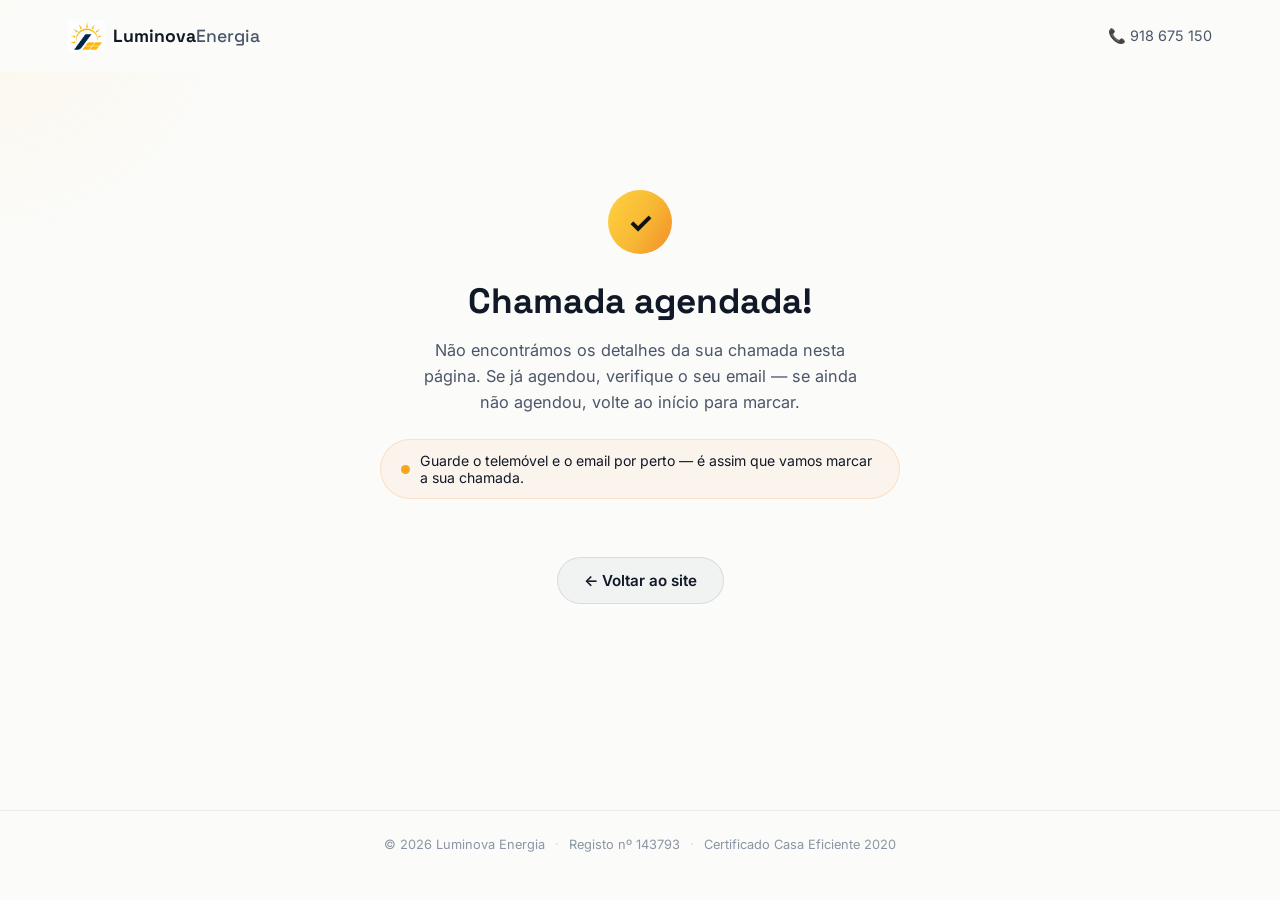
==== obrigado.html @ bd2db020 "Redirect to a dedicated obrigado.html page after booking instead of an in-page swap Gives the lead a" ====
<!DOCTYPE html>
<html lang="pt">
<head>
<meta charset="UTF-8">
<meta name="viewport" content="width=device-width, initial-scale=1.0">
<title>Chamada Agendada | Luminova Energia</title>
<meta name="robots" content="noindex">
<link rel="icon" href="data:image/svg+xml,<svg xmlns=%22http://www.w3.org/2000/svg%22 viewBox=%220 0 100 100%22><text y=%22.9em%22 font-size=%2290%22>☀️</text></svg>">
<link rel="preconnect" href="https://fonts.googleapis.com">
<link rel="preconnect" href="https://fonts.gstatic.com" crossorigin>
<link href="https://fonts.googleapis.com/css2?family=Space+Grotesk:wght@400;500;600;700&family=Inter:wght@400;500;600;700;800&display=swap" rel="stylesheet">
<link rel="stylesheet" href="styles.css">
</head>
<body>

<div class="grain"></div>
<div class="cursor-glow" id="cursorGlow"></div>

<header class="quiz-header">
  <div class="container quiz-header-inner">
    <span class="logo">
      <img src="assets/logo-mark.png" alt="Luminova Energia" class="logo-mark-img">
      <span class="logo-text">Luminova<em>Energia</em></span>
    </span>
    <a href="tel:+351918675150" class="quiz-header-phone">📞 918 675 150</a>
  </div>
</header>

<section class="quiz-section">
  <div class="container quiz-container">

    <div class="quiz-success" id="quizSuccess">
      <div class="quiz-success-icon">✓</div>
      <h2>Chamada agendada!</h2>
      <p id="successMessage">A confirmar os detalhes...</p>

      <div class="quiz-next-steps" id="nextSteps">
        <h3>O que acontece a seguir</h3>
        <ol>
          <li><strong>Agora:</strong> Enviámos um convite por email (com o link do Google Meet) para o horário que escolheu.</li>
          <li><strong>Antes da chamada:</strong> Vai receber alguns emails nossos com informação útil para chegar mais preparado(a) — não é spam.</li>
          <li><strong>Na chamada:</strong> Um elemento da nossa equipa avalia o seu caso e esclarece dúvidas. Se fizer sentido avançar, marcamos também a visita técnica gratuita ao local.</li>
        </ol>
      </div>

      <p class="quiz-spam-note" id="spamNote" style="display:none;">📩 Não encontra o email? Verifique a pasta de <strong>Spam / Não Solicitado</strong> — o convite chega em nome de <strong>Luminova Energia</strong>.</p>
      <div class="quiz-cal-actions" id="calActions" style="display:none;"></div>

      <div class="quiz-urgency" style="margin-top:24px;">
        <span class="pulse-dot"></span>
        Guarde o telemóvel e o email por perto — é assim que vamos marcar a sua chamada.
      </div>

      <a href="https://hyperscaleh.github.io/luminova-energia/" class="btn btn-ghost" style="margin-top:28px;" id="backHome">← Voltar ao site</a>
    </div>

  </div>
</section>

<footer class="quiz-footer">
  <div class="container quiz-footer-inner">
    <span>© <span id="year"></span> Luminova Energia</span>
    <span class="quiz-footer-sep">·</span>
    <span>Registo nº 143793</span>
    <span class="quiz-footer-sep">·</span>
    <span>Certificado Casa Eficiente 2020</span>
  </div>
</footer>

<script src="obrigado.js"></script>
</body>
</html>
---- styles.css ----
/* ---------- Tokens ---------- */
:root{
  --bg:#fbfbfa;
  --bg-soft:#f4f5f6;
  --surface:#ffffff;
  --surface-2:#eef0f2;
  --border:rgba(10,20,40,.10);
  --border-soft:rgba(10,20,40,.06);
  --text:#101826;
  --text-dim:#4a5568;
  --text-faint:#8a94a3;
  --accent:#f5a623;
  --accent-2:#1f9d5c;
  --accent-grad: linear-gradient(120deg,#ffd23f,#f7b733 55%,#f28c28);
  --navy:#0b1e3a;
  --navy-2:#12294a;
  --radius:20px;
  --radius-sm:12px;
  --ease:cubic-bezier(.16,1,.3,1);
  --maxw:1200px;
}

*,*::before,*::after{box-sizing:border-box;}
html{scroll-behavior:smooth;overscroll-behavior-y:none;}
body{
  margin:0;
  background:var(--bg);
  color:var(--text);
  font-family:'Inter',-apple-system,BlinkMacSystemFont,sans-serif;
  -webkit-font-smoothing:antialiased;
  overflow-x:hidden;
}
h1,h2,h3,.logo-text{font-family:'Space Grotesk',sans-serif;}
a{color:inherit;text-decoration:none;}
.container{max-width:var(--maxw);margin:0 auto;padding:0 28px;}

/* grain overlay */
.grain{
  position:fixed;inset:0;pointer-events:none;z-index:9998;opacity:.035;mix-blend-mode:overlay;
  background-image:url("data:image/svg+xml,%3Csvg xmlns='http://www.w3.org/2000/svg' width='120' height='120'%3E%3Cfilter id='n'%3E%3CfeTurbulence type='fractalNoise' baseFrequency='0.9' numOctaves='2' stitchTiles='stitch'/%3E%3C/filter%3E%3Crect width='100%25' height='100%25' filter='url(%23n)'/%3E%3C/svg%3E");
}
.cursor-glow{
  position:fixed;top:0;left:0;width:500px;height:500px;border-radius:50%;
  background:radial-gradient(circle,rgba(255,210,63,.08),transparent 70%);
  pointer-events:none;z-index:1;transform:translate(-50%,-50%);
  transition:opacity .3s;will-change:transform;
}

/* ---------- Buttons ---------- */
.btn{
  display:inline-flex;align-items:center;justify-content:center;gap:8px;
  padding:13px 26px;border-radius:100px;font-weight:600;font-size:.95rem;
  border:1px solid transparent;cursor:pointer;transition:transform .35s var(--ease),box-shadow .35s var(--ease),background .3s;
  white-space:nowrap;
}
.btn-primary{
  background:var(--accent-grad);color:#111;
  box-shadow:0 8px 24px -8px rgba(255,159,77,.5);
}
.btn-primary:hover{transform:translateY(-2px) scale(1.02);box-shadow:0 12px 30px -6px rgba(255,159,77,.65);}
.btn-ghost{background:rgba(11,30,58,.04);border-color:var(--border);color:var(--text);}
.btn-ghost:hover{background:rgba(11,30,58,.08);transform:translateY(-2px);}
.btn-lg{padding:16px 32px;font-size:1rem;}
.btn.full{width:100%;}

/* ---------- Minimal header (logo + phone only — no nav, nothing to click away to) ---------- */
.quiz-header{position:fixed;top:0;left:0;right:0;z-index:1000;padding:20px 0;background:rgba(251,251,250,.9);backdrop-filter:blur(10px);}
.quiz-header-inner{display:flex;align-items:center;justify-content:space-between;gap:12px;flex-wrap:wrap;}
.logo{display:flex;align-items:center;gap:8px;font-weight:700;font-size:1.1rem;}
.logo-mark{
  display:inline-flex;align-items:center;justify-content:center;width:32px;height:32px;border-radius:50%;
  background:var(--accent-grad);color:#111;font-size:1rem;
}
.logo-mark-img{height:32px;width:auto;display:block;}
.logo-text em{font-style:normal;color:var(--text-dim);font-weight:500;}
.quiz-header-phone{font-size:.9rem;color:var(--text-dim);transition:color .25s;}
.quiz-header-phone:hover{color:var(--accent);}

/* ---------- Eyebrow / pulse dot ---------- */
.eyebrow{
  display:inline-flex;align-items:center;gap:8px;font-size:.85rem;color:var(--text-dim);
  padding:7px 16px;border:1px solid var(--border);border-radius:100px;background:rgba(11,30,58,.03);
  margin-bottom:26px;
}
.eyebrow.center{display:flex;width:fit-content;margin-left:auto;margin-right:auto;}
.dot{width:7px;height:7px;border-radius:50%;background:var(--accent);box-shadow:0 0 10px var(--accent);}

/* ---------- Reveal ---------- */
.reveal-up{opacity:0;transform:translateY(28px);transition:opacity .8s var(--ease),transform .8s var(--ease);}
.reveal-up.in{opacity:1;transform:translateY(0);}

/* ---------- Quiz ---------- */
.quiz-section{padding:150px 0 100px;min-height:90vh;}
.quiz-container{max-width:640px;}

.quiz-title{font-size:clamp(1.8rem,4vw,2.6rem);font-weight:700;letter-spacing:-.015em;text-align:center;margin:18px 0 16px;line-height:1.2;}
.quiz-sub{color:var(--text-dim);text-align:center;font-size:1.05rem;line-height:1.6;max-width:520px;margin:0 auto 26px;}
.quiz-intro{text-align:center;}

.quiz-spam-note{
  background:rgba(245,166,35,.08);border:1px solid rgba(245,166,35,.3);border-radius:12px;
  padding:14px 18px;font-size:.88rem;color:var(--text);max-width:480px;margin:0 auto 20px;line-height:1.5;
}
.quiz-cal-actions{display:flex;gap:12px;justify-content:center;flex-wrap:wrap;margin:0 auto 20px;}

.quiz-urgency{
  display:flex;align-items:center;gap:10px;justify-content:center;text-align:left;
  background:rgba(255,159,77,.08);border:1px solid rgba(255,159,77,.25);border-radius:100px;
  padding:12px 20px;font-size:.88rem;color:var(--text);max-width:520px;margin:0 auto 30px;
}
.pulse-dot{
  flex:none;width:9px;height:9px;border-radius:50%;background:var(--accent);
  box-shadow:0 0 0 0 rgba(255,210,63,.6);animation:pulseDot 1.8s infinite;
}
@keyframes pulseDot{
  0%{box-shadow:0 0 0 0 rgba(255,210,63,.6);}
  70%{box-shadow:0 0 0 10px rgba(255,210,63,0);}
  100%{box-shadow:0 0 0 0 rgba(255,210,63,0);}
}
.quiz-trust{display:flex;gap:18px;justify-content:center;flex-wrap:wrap;margin-top:26px;color:var(--text-faint);font-size:.85rem;}

.quiz-progress{margin-bottom:36px;}
.quiz-progress-bar{width:100%;height:6px;border-radius:100px;background:var(--surface-2);overflow:hidden;}
.quiz-progress-fill{height:100%;background:var(--accent-grad);border-radius:100px;width:12.5%;transition:width .5s var(--ease);}
.quiz-progress-label{text-align:right;font-size:.8rem;color:var(--text-faint);margin-top:8px;}

.quiz-step{display:none;animation:quizFadeIn .4s var(--ease);}
.quiz-step.active{display:block;}
@keyframes quizFadeIn{from{opacity:0;transform:translateY(12px);}to{opacity:1;transform:translateY(0);}}
.quiz-step h2{font-size:clamp(1.3rem,2.6vw,1.7rem);margin:0 0 8px;line-height:1.3;}
.quiz-step-sub{color:var(--text-dim);font-size:.92rem;margin:0 0 28px;}

.quiz-options{display:grid;grid-template-columns:1fr 1fr;gap:14px;margin-bottom:10px;}
.quiz-options-list{grid-template-columns:1fr;}
.quiz-option{
  display:flex;align-items:center;gap:12px;text-align:left;
  background:var(--surface);border:1px solid var(--border);border-radius:var(--radius-sm);
  padding:16px 18px;color:var(--text);font-family:inherit;font-size:.95rem;font-weight:500;cursor:pointer;
  transition:border-color .25s,transform .2s,background .25s;
}
.quiz-option:hover{border-color:rgba(255,210,63,.35);transform:translateY(-2px);}
.quiz-option.selected{border-color:var(--accent);background:rgba(255,210,63,.08);}
.quiz-option-disabled,.quiz-option:disabled{opacity:.35;cursor:not-allowed;pointer-events:none;}
.quiz-option-icon{font-size:1.3rem;flex:none;}
.quiz-multi .quiz-option.selected::after{content:"✓";margin-left:auto;color:var(--accent);font-weight:700;}
.quiz-options.shake,.slot-picker.shake{animation:quizShake .4s;}
@keyframes quizShake{0%,100%{transform:translateX(0);}25%{transform:translateX(-6px);}75%{transform:translateX(6px);}}

.quiz-field{margin-bottom:18px;display:flex;flex-direction:column;gap:8px;}
.quiz-field label{font-size:.85rem;color:var(--text-dim);}
.quiz-field input{
  background:var(--surface-2);border:1px solid var(--border);border-radius:10px;padding:14px 16px;
  color:var(--text);font-family:inherit;font-size:1rem;outline:none;transition:border-color .25s;
}
.quiz-field input:focus{border-color:var(--accent);}
.quiz-field textarea{
  background:var(--surface-2);border:1px solid var(--border);border-radius:10px;padding:14px 16px;
  color:var(--text);font-family:inherit;font-size:.95rem;outline:none;transition:border-color .25s;resize:vertical;
}
.quiz-field textarea:focus{border-color:var(--accent);}
.quiz-note-field{margin-top:22px;}
.quiz-note-field label{color:var(--accent);font-weight:600;}

/* ---------- Calendly-style slot picker (step 11) ---------- */
.slot-picker{background:var(--surface);border:1px solid var(--border);border-radius:var(--radius-sm);padding:18px;}
.slot-status{margin:0;padding:20px 0;text-align:center;color:var(--text-dim);font-size:.9rem;}
.slot-status-error{color:var(--accent);}
.link-btn{background:none;border:none;color:var(--accent);text-decoration:underline;font-family:inherit;font-size:inherit;cursor:pointer;padding:0;}
.slot-day-tabs{display:flex;gap:8px;margin-bottom:16px;flex-wrap:wrap;}
.slot-day-tab{
  flex:1;min-width:100px;background:var(--bg-soft);border:1px solid var(--border);border-radius:var(--radius-sm);
  padding:10px 8px;text-align:center;cursor:pointer;transition:.2s;font-family:inherit;
}
.slot-day-tab:hover{border-color:rgba(255,210,63,.4);}
.slot-day-tab.active{border-color:var(--accent);background:rgba(255,210,63,.1);}
.slot-day-tab .slot-day-name{display:block;font-size:.8rem;color:var(--text-dim);font-weight:600;}
.slot-day-tab .slot-day-date{display:block;font-size:.78rem;color:var(--text-faint);margin-top:2px;}
.slot-grid{display:grid;grid-template-columns:repeat(auto-fill,minmax(84px,1fr));gap:8px;max-height:260px;overflow-y:auto;padding:2px;}
.slot-btn{
  background:var(--bg-soft);border:1px solid var(--border);border-radius:10px;padding:10px 6px;
  color:var(--text);font-family:inherit;font-size:.88rem;font-weight:600;cursor:pointer;transition:.2s;
}
.slot-btn:hover{border-color:rgba(255,210,63,.5);transform:translateY(-1px);}
.slot-btn.selected{border-color:var(--accent);background:var(--accent-grad);color:#111;}
.slot-selected{margin:14px 0 0;font-size:.85rem;color:var(--accent-2);font-weight:600;}
.slot-none{grid-column:1/-1;text-align:center;color:var(--text-faint);font-size:.88rem;padding:20px 0;}

/* ---------- Appliance chips (compact multi-select) ---------- */
.quiz-chips{grid-template-columns:repeat(2,1fr);gap:10px;}
.quiz-chip{padding:12px 14px;font-size:.88rem;justify-content:flex-start;}
.quiz-chip.selected{border-color:var(--accent);background:rgba(255,210,63,.08);}
.quiz-chip.selected::after{content:"✓";margin-left:auto;color:var(--accent);font-weight:700;}

/* ---------- Price reveal card ---------- */
.price-reveal{
  text-align:center;background:var(--surface);border:1px solid var(--border);border-radius:var(--radius);
  padding:40px 28px;margin-bottom:26px;
}
.price-tier{
  font-family:'Space Grotesk',sans-serif;font-size:.95rem;font-weight:700;text-transform:uppercase;letter-spacing:.05em;
  color:var(--text-dim);margin-bottom:10px;
}
.price-range{
  font-family:'Space Grotesk',sans-serif;font-weight:700;font-size:clamp(2rem,5vw,2.8rem);
  background:var(--accent-grad);-webkit-background-clip:text;background-clip:text;color:transparent;margin-bottom:18px;
}
.price-explain{color:var(--text);font-size:.98rem;line-height:1.6;max-width:440px;margin:0 auto 14px;}
.price-disclaimer{color:var(--text-faint);font-size:.8rem;line-height:1.5;max-width:420px;margin:0 auto;}

.quiz-nav{margin-top:26px;padding-top:18px;border-top:1px solid var(--border-soft);}
.quiz-back{
  display:inline-flex;align-items:center;gap:6px;background:rgba(11,30,58,.03);border:1px solid var(--border);
  color:var(--text-dim);font-size:.9rem;font-weight:600;cursor:pointer;padding:10px 18px;border-radius:100px;
  transition:border-color .25s,color .25s,background .25s;
}
.quiz-back:hover{color:var(--text);border-color:rgba(255,210,63,.35);background:rgba(11,30,58,.06);}
.quiz-disclaimer{font-size:.78rem;color:var(--text-faint);text-align:center;margin-top:14px;}

.quiz-success{text-align:center;padding:40px 0;}
.quiz-success-icon{
  width:64px;height:64px;border-radius:50%;background:var(--accent-grad);color:#111;font-size:1.8rem;font-weight:700;
  display:flex;align-items:center;justify-content:center;margin:0 auto 24px;
}
.quiz-success h2{font-size:clamp(1.6rem,3vw,2.2rem);margin:0 0 14px;}
.quiz-success p{color:var(--text-dim);font-size:1.02rem;line-height:1.6;max-width:460px;margin:0 auto;}
.quiz-next-steps{
  text-align:left;max-width:520px;margin:32px auto 0;padding:22px 24px;
  background:rgba(11,30,58,.03);border:1px solid var(--border-soft);border-radius:16px;
}
.quiz-next-steps h3{font-size:1rem;margin:0 0 12px;}
.quiz-next-steps ol{margin:0;padding-left:20px;color:var(--text-dim);font-size:.94rem;line-height:1.7;}
.quiz-next-steps li{margin-bottom:6px;}
.quiz-next-steps li:last-child{margin-bottom:0;}

/* ---------- Minimal footer ---------- */
.quiz-footer{border-top:1px solid var(--border-soft);padding:26px 0;}
.quiz-footer-inner{
  display:flex;align-items:center;justify-content:center;gap:10px;flex-wrap:wrap;
  color:var(--text-faint);font-size:.8rem;text-align:center;
}
.quiz-footer-sep{opacity:.4;}

@media (max-width:560px){
  .container{padding:0 18px;}
  .quiz-section{padding:130px 0 70px;}
  .quiz-options{grid-template-columns:1fr;}
  .quiz-chips{grid-template-columns:1fr;}
  .quiz-header-phone{font-size:.8rem;}
  .slot-picker{padding:14px;}
  .slot-day-tab{min-width:0;padding:8px 4px;}
  .slot-day-tab .slot-day-name{font-size:.72rem;}
  .slot-day-tab .slot-day-date{font-size:.68rem;}
  .slot-grid{grid-template-columns:repeat(auto-fill,minmax(68px,1fr));}
  .quiz-title{margin-top:8px;}
}
@media (max-width:380px){
  .container{padding:0 14px;}
  .quiz-header-phone{font-size:.72rem;}
  .logo-text{font-size:.95rem;}
  .slot-day-tabs{gap:6px;}
  .slot-grid{grid-template-columns:repeat(auto-fill,minmax(60px,1fr));gap:6px;}
}

/* Touch devices: a :hover transform shifts the element the instant a finger
   lands on it, which iOS/Android can read as a drag and cancel the tap —
   this is very likely why "Agendar a Minha Chamada" needed a second tap or
   appeared to do nothing on a real phone. Disable hover transforms wherever
   there's no real pointer to hover with. */
@media (hover:none), (pointer:coarse){
  .btn-primary:hover,.btn-ghost:hover,.quiz-option:hover,.slot-btn:hover{transform:none!important;}
}
button,a.btn,.quiz-option,.slot-btn,.slot-day-tab{touch-action:manipulation;}
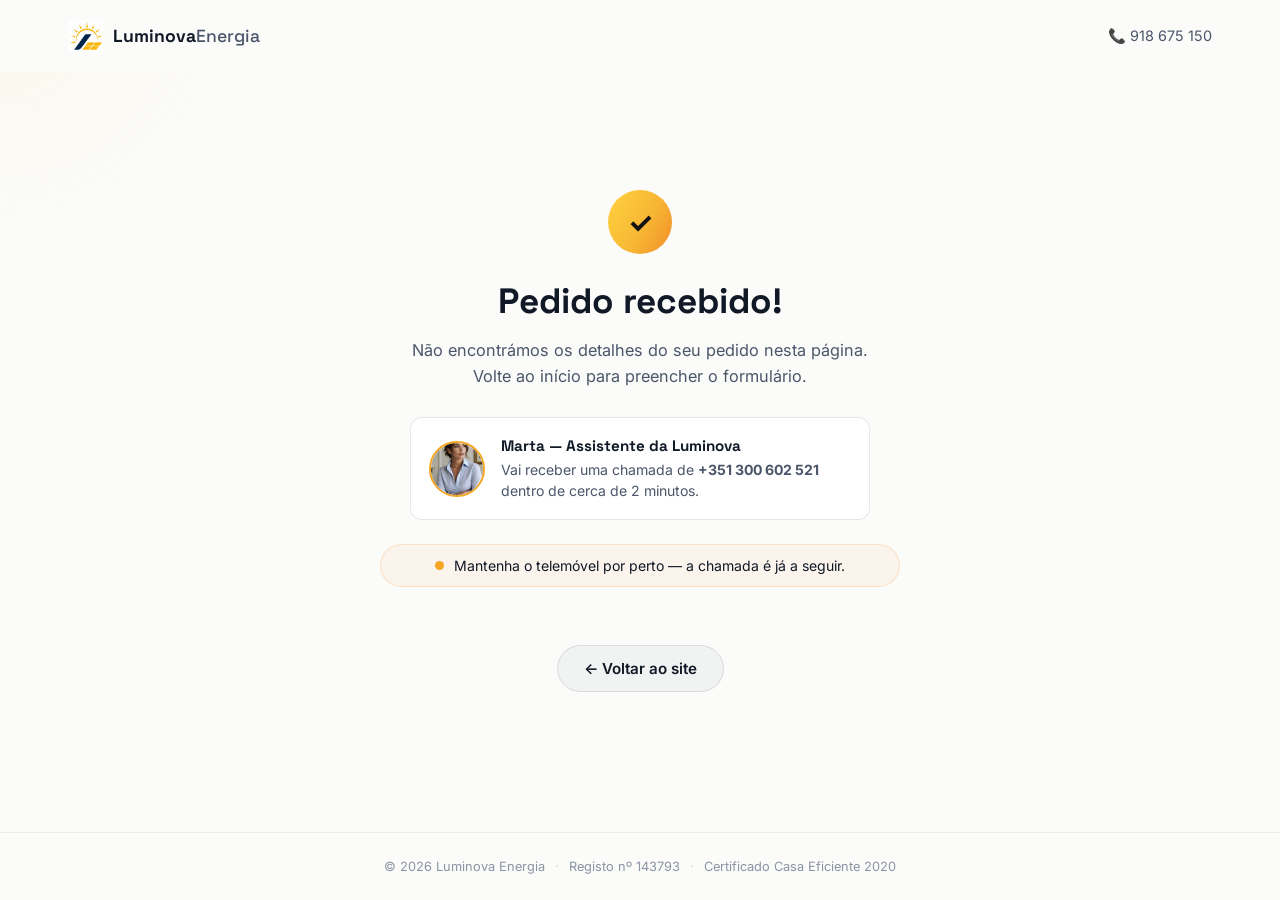
==== commit ef7475fb: "Replace self-serve slot picker with Marta call handoff The quiz used to book a calendar slot directl" ====
--- a/obrigado.html
+++ b/obrigado.html
@@ -3,13 +3,13 @@
 <head>
 <meta charset="UTF-8">
 <meta name="viewport" content="width=device-width, initial-scale=1.0">
-<title>Chamada Agendada | Luminova Energia</title>
+<title>Pedido Recebido | Luminova Energia</title>
 <meta name="robots" content="noindex">
 <link rel="icon" href="data:image/svg+xml,<svg xmlns=%22http://www.w3.org/2000/svg%22 viewBox=%220 0 100 100%22><text y=%22.9em%22 font-size=%2290%22>☀️</text></svg>">
 <link rel="preconnect" href="https://fonts.googleapis.com">
 <link rel="preconnect" href="https://fonts.gstatic.com" crossorigin>
 <link href="https://fonts.googleapis.com/css2?family=Space+Grotesk:wght@400;500;600;700&family=Inter:wght@400;500;600;700;800&display=swap" rel="stylesheet">
-<link rel="stylesheet" href="styles.css">
+<link rel="stylesheet" href="styles.css?v=3">
 </head>
 <body>
 
@@ -31,24 +31,32 @@
 
     <div class="quiz-success" id="quizSuccess">
       <div class="quiz-success-icon">✓</div>
-      <h2>Chamada agendada!</h2>
+      <h2>Pedido recebido!</h2>
       <p id="successMessage">A confirmar os detalhes...</p>
+
+      <div class="marta-call-card" style="max-width:460px;margin:28px auto 0;text-align:left;">
+        <img src="assets/marta.jpg" alt="Marta - Assistente da Luminova" class="marta-call-photo">
+        <div class="marta-call-info">
+          <strong class="marta-call-name">Marta — Assistente da Luminova</strong>
+          <span class="marta-call-desc">Vai receber uma chamada de <strong>+351 300 602 521</strong> dentro de cerca de 2 minutos.</span>
+        </div>
+      </div>
 
       <div class="quiz-next-steps" id="nextSteps">
         <h3>O que acontece a seguir</h3>
         <ol>
-          <li><strong>Agora:</strong> Enviámos um convite por email (com o link do Google Meet) para o horário que escolheu.</li>
-          <li><strong>Antes da chamada:</strong> Vai receber alguns emails nossos com informação útil para chegar mais preparado(a) — não é spam.</li>
-          <li><strong>Na chamada:</strong> Um elemento da nossa equipa avalia o seu caso e esclarece dúvidas. Se fizer sentido avançar, marcamos também a visita técnica gratuita ao local.</li>
+          <li><strong>Dentro de 2 minutos:</strong> A Marta liga-lhe do número acima para perceber melhor o seu pedido.</li>
+          <li><strong>Na chamada:</strong> Ela confirma os detalhes e agenda consigo a chamada de avaliação com a nossa equipa, hoje ou amanhã.</li>
+          <li><strong>Depois de agendado:</strong> Recebe um convite por email com o link da chamada, mais alguns emails úteis antes da hora marcada — não é spam.</li>
         </ol>
       </div>
 
-      <p class="quiz-spam-note" id="spamNote" style="display:none;">📩 Não encontra o email? Verifique a pasta de <strong>Spam / Não Solicitado</strong> — o convite chega em nome de <strong>Luminova Energia</strong>.</p>
+      <p class="quiz-spam-note" id="spamNote" style="display:none;">📩 Não encontra o email? Verifique a pasta de <strong>Spam / Não Solicitado</strong> — chega em nome de <strong>Luminova Energia</strong>.</p>
       <div class="quiz-cal-actions" id="calActions" style="display:none;"></div>
 
       <div class="quiz-urgency" style="margin-top:24px;">
         <span class="pulse-dot"></span>
-        Guarde o telemóvel e o email por perto — é assim que vamos marcar a sua chamada.
+        Mantenha o telemóvel por perto — a chamada é já a seguir.
       </div>
 
       <a href="https://hyperscaleh.github.io/luminova-energia/" class="btn btn-ghost" style="margin-top:28px;" id="backHome">← Voltar ao site</a>
@@ -67,6 +75,6 @@
   </div>
 </footer>
 
-<script src="obrigado.js"></script>
+<script src="obrigado.js?v=4"></script>
 </body>
 </html>
--- a/styles.css
+++ b/styles.css
@@ -161,29 +161,18 @@
 .quiz-note-field{margin-top:22px;}
 .quiz-note-field label{color:var(--accent);font-weight:600;}
 
-/* ---------- Calendly-style slot picker (step 11) ---------- */
-.slot-picker{background:var(--surface);border:1px solid var(--border);border-radius:var(--radius-sm);padding:18px;}
-.slot-status{margin:0;padding:20px 0;text-align:center;color:var(--text-dim);font-size:.9rem;}
-.slot-status-error{color:var(--accent);}
+/* ---------- Marta call card (step 11) ---------- */
 .link-btn{background:none;border:none;color:var(--accent);text-decoration:underline;font-family:inherit;font-size:inherit;cursor:pointer;padding:0;}
-.slot-day-tabs{display:flex;gap:8px;margin-bottom:16px;flex-wrap:wrap;}
-.slot-day-tab{
-  flex:1;min-width:100px;background:var(--bg-soft);border:1px solid var(--border);border-radius:var(--radius-sm);
-  padding:10px 8px;text-align:center;cursor:pointer;transition:.2s;font-family:inherit;
-}
-.slot-day-tab:hover{border-color:rgba(255,210,63,.4);}
-.slot-day-tab.active{border-color:var(--accent);background:rgba(255,210,63,.1);}
-.slot-day-tab .slot-day-name{display:block;font-size:.8rem;color:var(--text-dim);font-weight:600;}
-.slot-day-tab .slot-day-date{display:block;font-size:.78rem;color:var(--text-faint);margin-top:2px;}
-.slot-grid{display:grid;grid-template-columns:repeat(auto-fill,minmax(84px,1fr));gap:8px;max-height:260px;overflow-y:auto;padding:2px;}
-.slot-btn{
-  background:var(--bg-soft);border:1px solid var(--border);border-radius:10px;padding:10px 6px;
-  color:var(--text);font-family:inherit;font-size:.88rem;font-weight:600;cursor:pointer;transition:.2s;
-}
-.slot-btn:hover{border-color:rgba(255,210,63,.5);transform:translateY(-1px);}
-.slot-btn.selected{border-color:var(--accent);background:var(--accent-grad);color:#111;}
-.slot-selected{margin:14px 0 0;font-size:.85rem;color:var(--accent-2);font-weight:600;}
-.slot-none{grid-column:1/-1;text-align:center;color:var(--text-faint);font-size:.88rem;padding:20px 0;}
+.marta-call-card{
+  display:flex;align-items:center;gap:16px;background:var(--surface);border:1px solid var(--border);
+  border-radius:var(--radius-sm);padding:18px;margin-bottom:22px;
+}
+.marta-call-photo{
+  width:56px;height:56px;border-radius:50%;object-fit:cover;flex-shrink:0;border:2px solid var(--accent);
+}
+.marta-call-info{display:flex;flex-direction:column;gap:4px;}
+.marta-call-name{font-family:'Space Grotesk',sans-serif;font-size:.95rem;color:var(--text);}
+.marta-call-desc{font-size:.88rem;color:var(--text-dim);line-height:1.5;}
 
 /* ---------- Appliance chips (compact multi-select) ---------- */
 .quiz-chips{grid-template-columns:repeat(2,1fr);gap:10px;}
@@ -246,19 +235,13 @@
   .quiz-options{grid-template-columns:1fr;}
   .quiz-chips{grid-template-columns:1fr;}
   .quiz-header-phone{font-size:.8rem;}
-  .slot-picker{padding:14px;}
-  .slot-day-tab{min-width:0;padding:8px 4px;}
-  .slot-day-tab .slot-day-name{font-size:.72rem;}
-  .slot-day-tab .slot-day-date{font-size:.68rem;}
-  .slot-grid{grid-template-columns:repeat(auto-fill,minmax(68px,1fr));}
+  .marta-call-card{padding:14px;gap:12px;}
   .quiz-title{margin-top:8px;}
 }
 @media (max-width:380px){
   .container{padding:0 14px;}
   .quiz-header-phone{font-size:.72rem;}
   .logo-text{font-size:.95rem;}
-  .slot-day-tabs{gap:6px;}
-  .slot-grid{grid-template-columns:repeat(auto-fill,minmax(60px,1fr));gap:6px;}
 }
 
 /* Touch devices: a :hover transform shifts the element the instant a finger
@@ -267,6 +250,6 @@
    appeared to do nothing on a real phone. Disable hover transforms wherever
    there's no real pointer to hover with. */
 @media (hover:none), (pointer:coarse){
-  .btn-primary:hover,.btn-ghost:hover,.quiz-option:hover,.slot-btn:hover{transform:none!important;}
-}
-button,a.btn,.quiz-option,.slot-btn,.slot-day-tab{touch-action:manipulation;}
+  .btn-primary:hover,.btn-ghost:hover,.quiz-option:hover{transform:none!important;}
+}
+button,a.btn,.quiz-option{touch-action:manipulation;}
